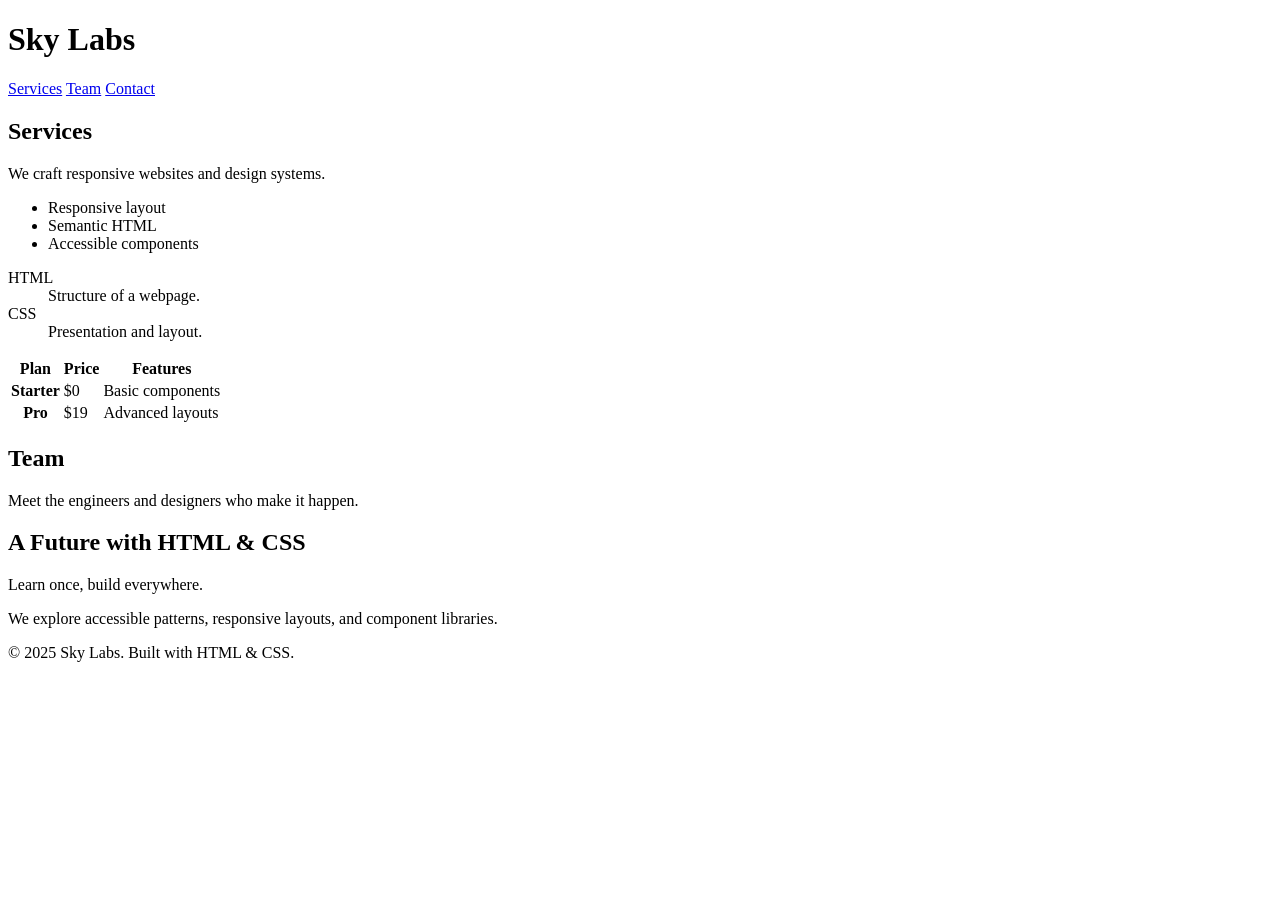
==== w3exo.html @ cf1cd40e "add-tab" ====
<!DOCTYPE html>
<html lang="en">
<head>
  <meta charset="UTF-8">
  <meta name="viewport" content="width=device-width, initial-scale=1">
  <title>Structured Page</title>
  <link rel="stylesheet" href="styles.css" type="text/css">
</head>
<body>
  <header>
    <h1>Sky Labs</h1>
    <nav>
      <a href="#services">Services</a>
      <a href="#team">Team</a>
      <a href="#contact">Contact</a>
    </nav>
  </header>
  <main>
    <section id="services">
      <h2>Services</h2>
      <p>We craft responsive websites and design systems.</p>
    </section>

    <ul class="features">
        <li>Responsive layout</li>
        <li>Semantic HTML</li>
        <li>Accessible components</li>
    </ul>

    <dl class="glossary">
        <dt>HTML</dt>
        <dd>Structure of a webpage.</dd>
        <dt>CSS</dt>
        <dd>Presentation and layout.</dd>
    </dl>

    <table class="pricing">
        <thead>
            <tr>
            <th scope="col">Plan</th>
            <th scope="col">Price</th>
            <th scope="col">Features</th>
            </tr>
        </thead>
        <tbody>
            <tr>
            <th scope="row">Starter</th>
            <td>$0</td>
            <td>Basic components</td>
            </tr>
            <tr>
            <th scope="row">Pro</th>
            <td>$19</td>
            <td>Advanced layouts</td>
            </tr>
        </tbody>
    </table>

    <section id="team">
        <h2>Team</h2>
        <p>Meet the engineers and designers who make it happen.</p>
    </section>

    <article class="story">
        <h1>A Future with HTML & CSS</h1>
        <p class="lead">Learn once, build everywhere.</p>
        <p>We explore accessible patterns, responsive layouts, and component libraries.</p>
    </article>
  </main>
  <footer>
    <p>&copy; 2025 Sky Labs. Built with HTML & CSS.</p>
  </footer>
</body>
</html>
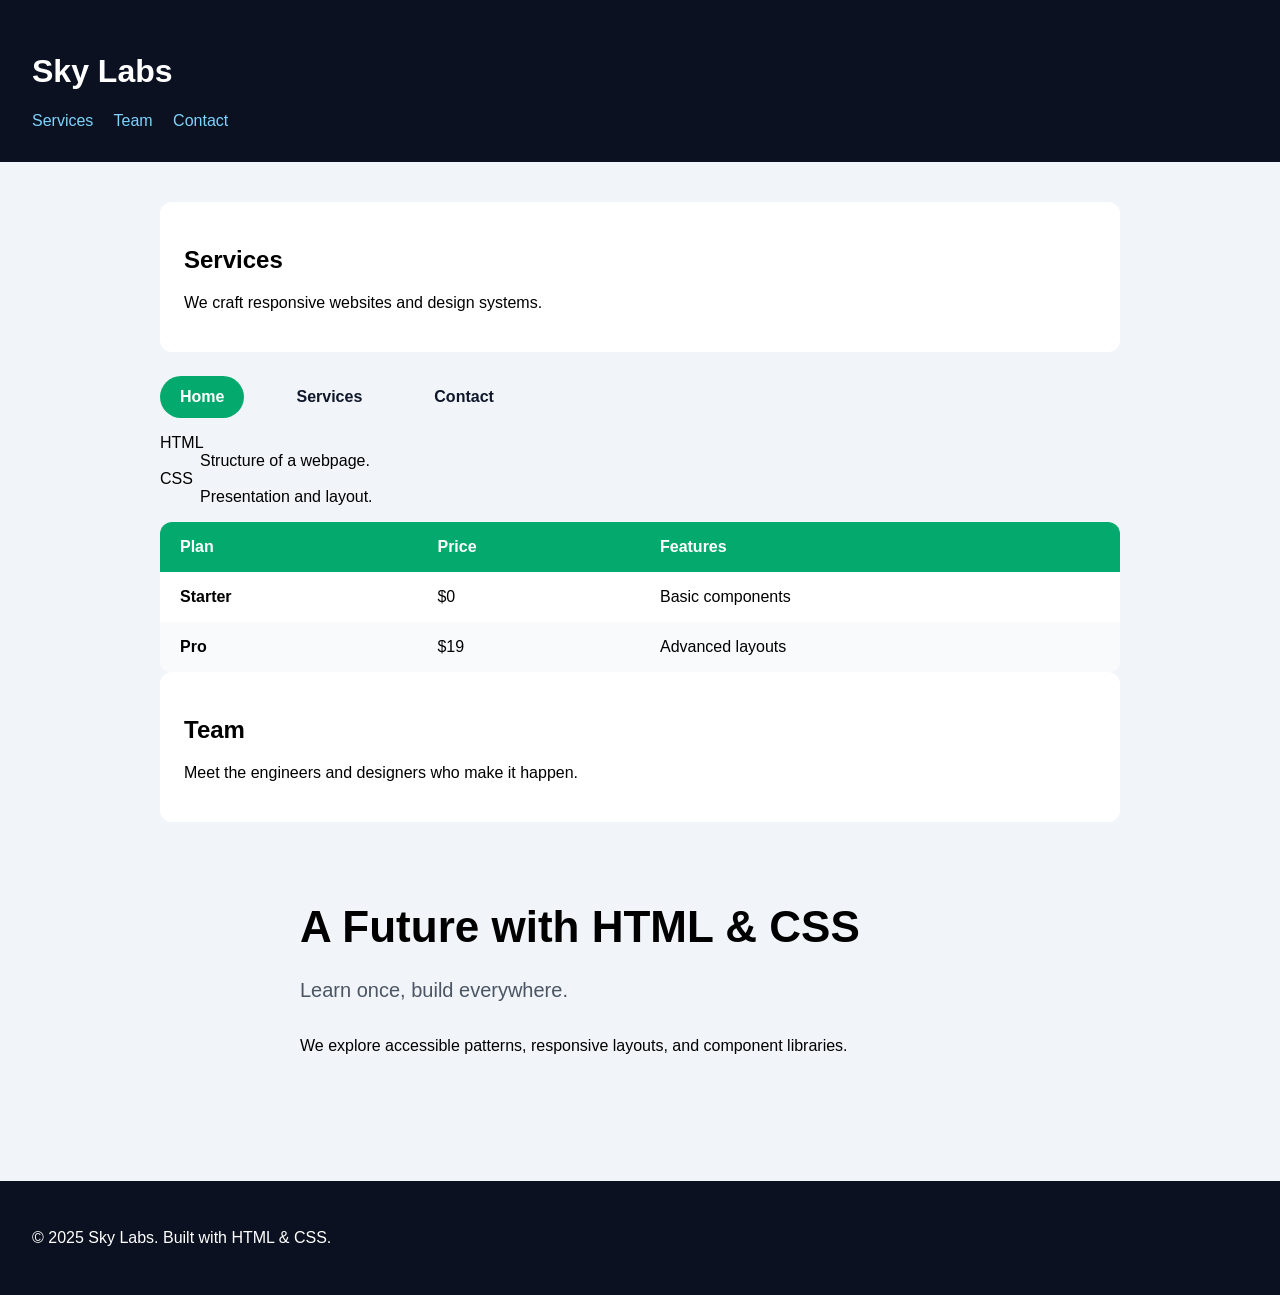
==== commit a77d4fd3: "new-nav" ====
--- a/w3exo.html
+++ b/w3exo.html
@@ -4,7 +4,7 @@
   <meta charset="UTF-8">
   <meta name="viewport" content="width=device-width, initial-scale=1">
   <title>Structured Page</title>
-  <link rel="stylesheet" href="styles.css" type="text/css">
+  <link rel="stylesheet" href="w3exo.css" type="text/css">
 </head>
 <body>
   <header>
@@ -21,18 +21,20 @@
       <p>We craft responsive websites and design systems.</p>
     </section>
 
-    <ul class="features">
-        <li>Responsive layout</li>
-        <li>Semantic HTML</li>
-        <li>Accessible components</li>
-    </ul>
+    <nav class="site-nav" aria-label="Primary">
+        <ul>
+            <li><a href="#" class="active">Home</a></li>
+            <li><a href="#">Services</a></li>
+            <li><a href="#">Contact</a></li>
+        </ul>
 
-    <dl class="glossary">
-        <dt>HTML</dt>
-        <dd>Structure of a webpage.</dd>
-        <dt>CSS</dt>
-        <dd>Presentation and layout.</dd>
-    </dl>
+        <dl class="glossary">
+            <dt>HTML</dt>
+            <dd>Structure of a webpage.</dd>
+            <dt>CSS</dt>
+            <dd>Presentation and layout.</dd>
+        </dl>
+    </nav>
 
     <table class="pricing">
         <thead>
--- a/w3exo.css
+++ b/w3exo.css
@@ -0,0 +1,83 @@
+body {
+  font-family: "Source Sans Pro", sans-serif;
+  margin:0;
+  background:#f1f5f9;
+}
+header, footer {
+  background:#0b1120;
+  color:#fff;
+  padding:32px;
+}
+nav a {
+  color:#7dd3fc;
+  margin-right:16px;
+  text-decoration:none;
+}
+main {
+  max-width:960px;
+  margin:0 auto;
+  padding:40px 24px;
+}
+section {
+  background:#fff;
+  padding:24px;
+  border-radius:12px;
+  margin-bottom:24px;
+}
+.story {
+  max-width:680px; 
+  margin:80px auto; 
+  padding:0 24px;
+}
+.story h1 {
+  font-size:2.75rem; 
+  line-height:1.15; 
+  margin-bottom:12px;
+}
+.story .lead {
+  font-size:1.25rem; 
+  color:#4b5563; 
+  margin-bottom:24px;
+}
+.story p {
+  line-height:1.8;
+}
+
+.site-nav ul {
+  display: flex;
+  gap: 16px;
+  list-style: none;
+  padding: 0;
+  margin: 0;
+}
+.site-nav a {
+  display: block;
+  padding: 12px 20px;
+  border-radius: 999px;
+  text-decoration: none;
+  color: #0f172a;
+  font-weight: 600;
+}
+.site-nav a:hover, .site-nav a.active {
+  background: #04AA6D;
+  color: #fff;
+}
+
+.pricing {
+  width:100%; 
+  border-collapse:collapse; 
+  background:#fff; 
+  border-radius:12px; 
+  overflow:hidden;
+}
+.pricing th, .pricing td {
+  padding:16px 20px; 
+  text-align:left;
+}
+.pricing thead {
+  background:#04AA6D; 
+  color:#fff;
+}
+.pricing tbody tr:nth-child(even) {
+  background:#f9fafb;
+}
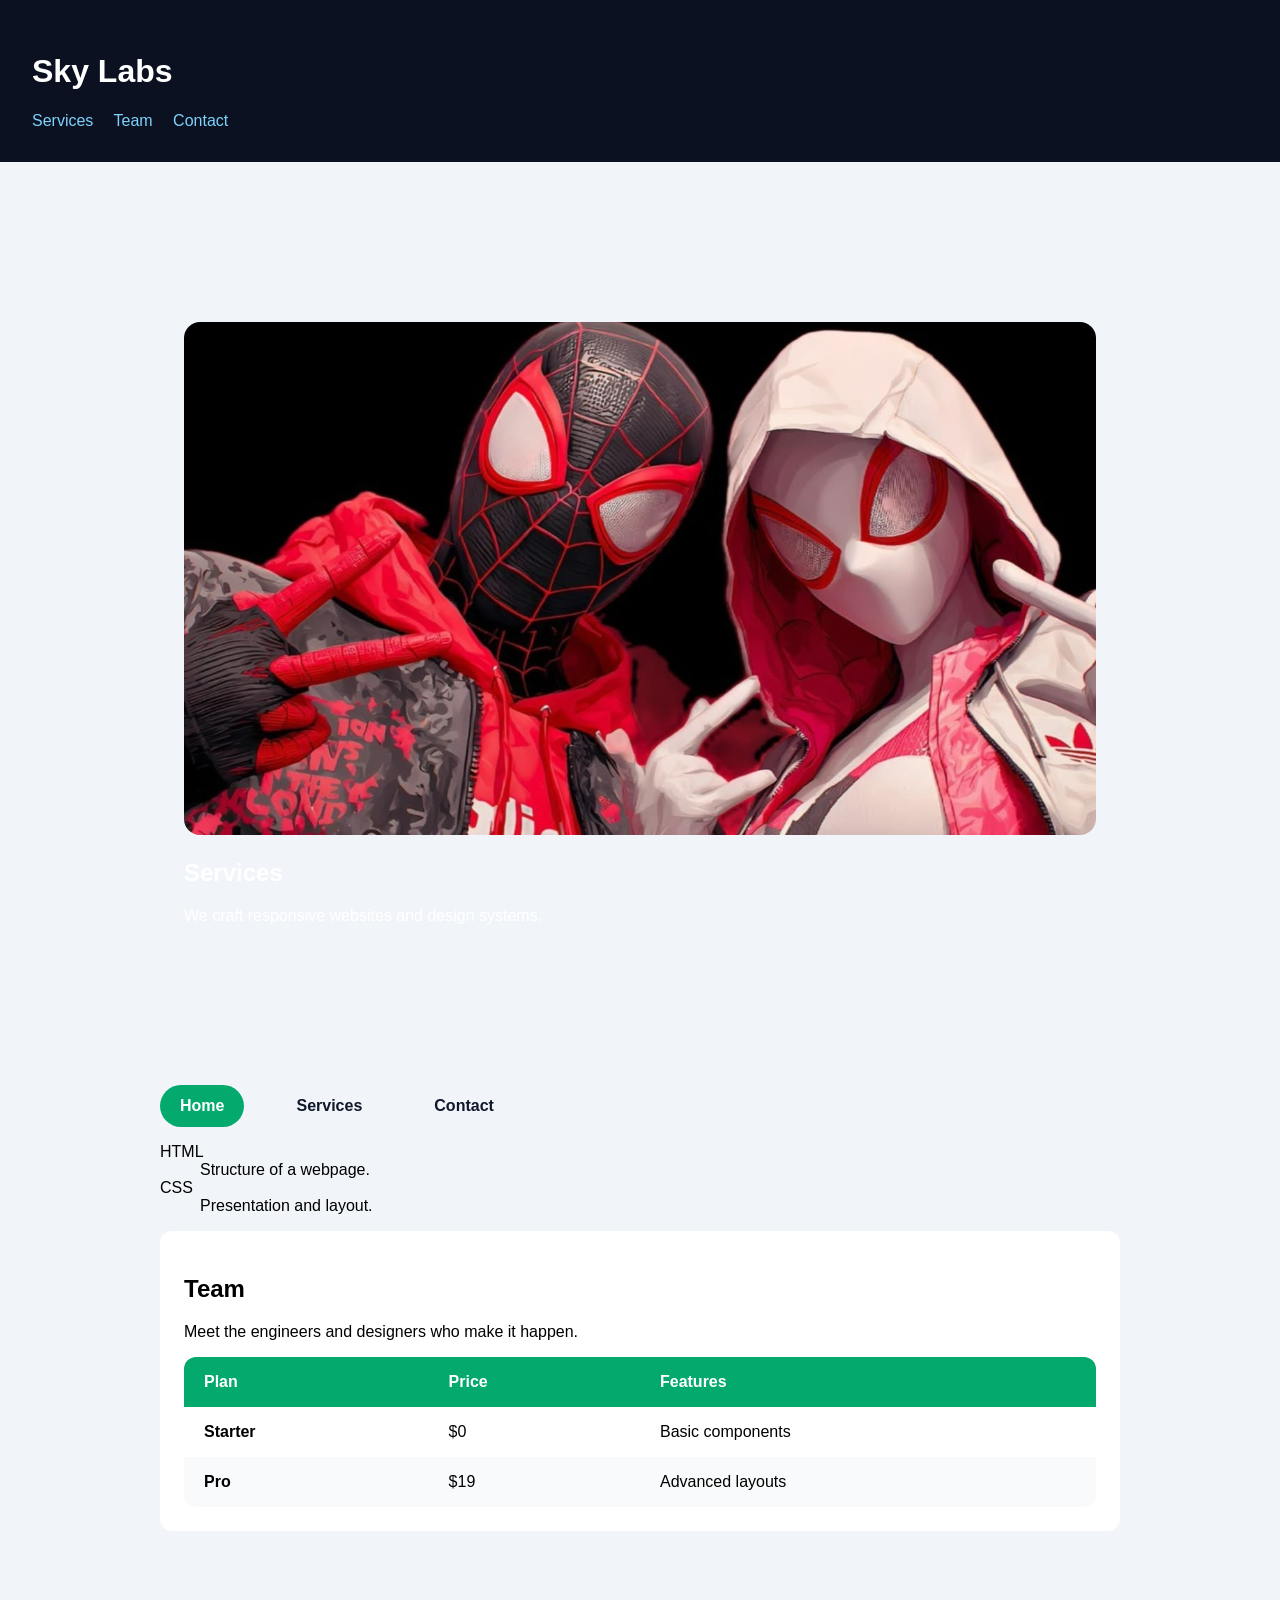
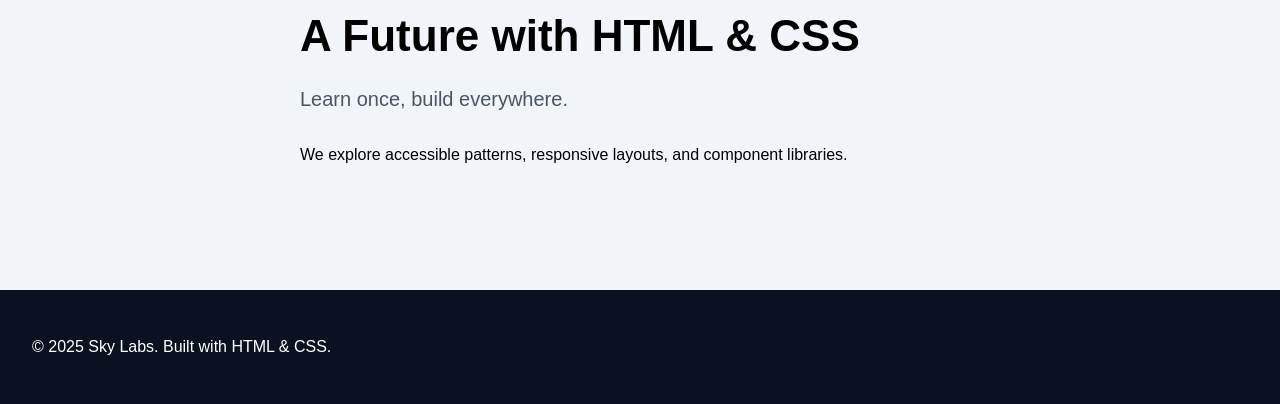
==== commit 09ebcf1d: "add-img" ====
--- a/w3exo.html
+++ b/w3exo.html
@@ -16,7 +16,8 @@
     </nav>
   </header>
   <main>
-    <section id="services">
+    <section class="hero" id="services">
+        <img class="responsive" src="1094304409483752939.jpg" alt="Workspace">      
       <h2>Services</h2>
       <p>We craft responsive websites and design systems.</p>
     </section>
@@ -36,31 +37,31 @@
         </dl>
     </nav>
 
-    <table class="pricing">
-        <thead>
-            <tr>
-            <th scope="col">Plan</th>
-            <th scope="col">Price</th>
-            <th scope="col">Features</th>
-            </tr>
-        </thead>
-        <tbody>
-            <tr>
-            <th scope="row">Starter</th>
-            <td>$0</td>
-            <td>Basic components</td>
-            </tr>
-            <tr>
-            <th scope="row">Pro</th>
-            <td>$19</td>
-            <td>Advanced layouts</td>
-            </tr>
-        </tbody>
-    </table>
-
     <section id="team">
         <h2>Team</h2>
         <p>Meet the engineers and designers who make it happen.</p>
+
+        <table class="pricing">
+            <thead>
+                <tr>
+                <th scope="col">Plan</th>
+                <th scope="col">Price</th>
+                <th scope="col">Features</th>
+                </tr>
+            </thead>
+            <tbody>
+                <tr>
+                <th scope="row">Starter</th>
+                <td>$0</td>
+                <td>Basic components</td>
+                </tr>
+                <tr>
+                <th scope="row">Pro</th>
+                <td>$19</td>
+                <td>Advanced layouts</td>
+                </tr>
+            </tbody>
+        </table>
     </section>
 
     <article class="story">
--- a/w3exo.css
+++ b/w3exo.css
@@ -8,10 +8,20 @@
   color:#fff;
   padding:32px;
 }
+.hero {
+  background:url("images/gradient.jpg") center/cover no-repeat;
+  padding:120px 24px;
+  color:#fff;
+}
 nav a {
   color:#7dd3fc;
   margin-right:16px;
   text-decoration:none;
+}
+img.responsive {
+  max-width:100%; 
+  height:auto; 
+  border-radius:16px;
 }
 main {
   max-width:960px;
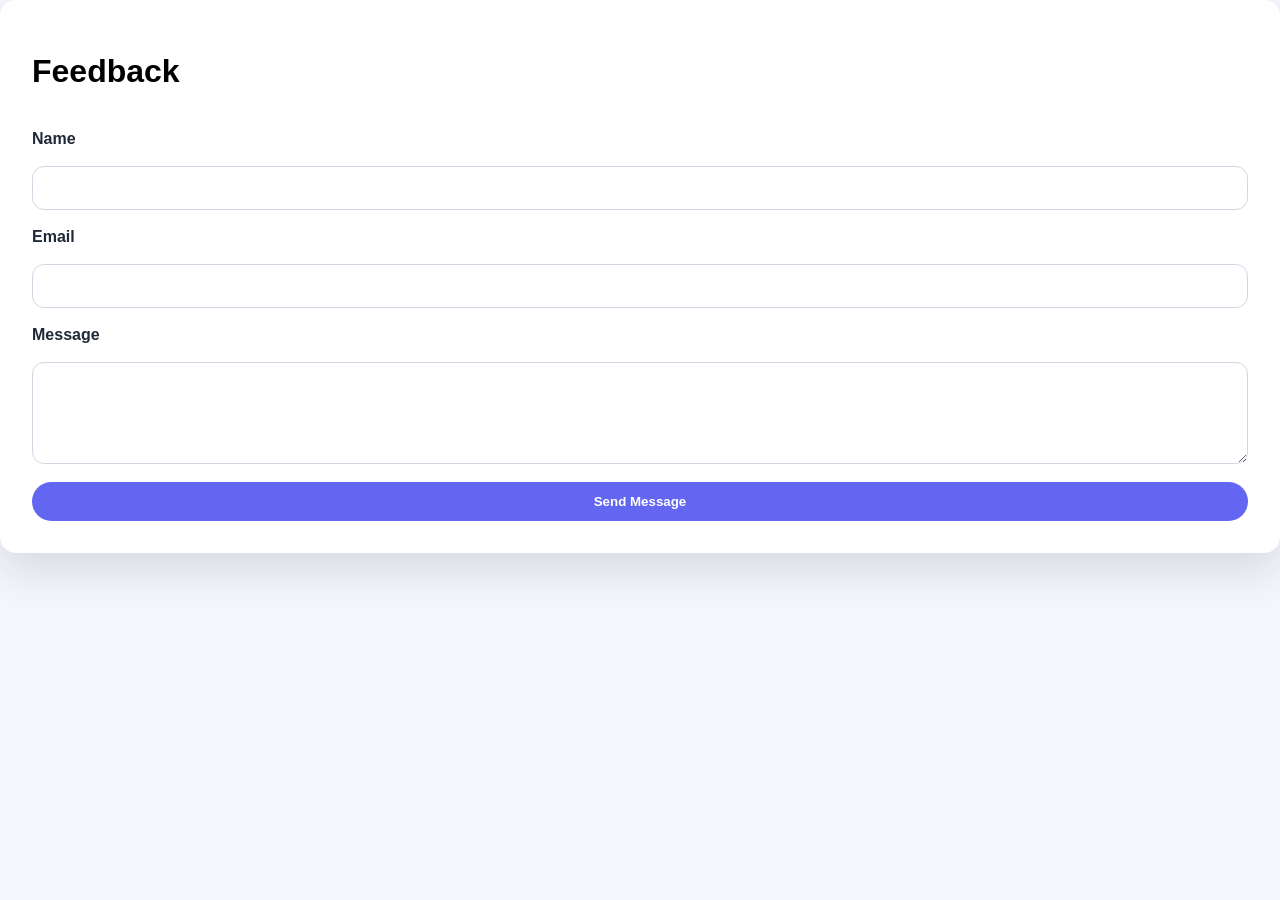
==== commit a6a53e95: "newform" ====
--- a/w3exo.html
+++ b/w3exo.html
@@ -1,77 +1,21 @@
 <!DOCTYPE html>
 <html lang="en">
 <head>
-  <meta charset="UTF-8">
-  <meta name="viewport" content="width=device-width, initial-scale=1">
-  <title>Structured Page</title>
-  <link rel="stylesheet" href="w3exo.css" type="text/css">
+    <meta charset="UTF-8">
+    <meta name="viewport" content="width=device-width, initial-scale=1.0">
+    <title>Document</title>
+    <link rel="stylesheet" href="w3exo.css">
 </head>
 <body>
-  <header>
-    <h1>Sky Labs</h1>
-    <nav>
-      <a href="#services">Services</a>
-      <a href="#team">Team</a>
-      <a href="#contact">Contact</a>
-    </nav>
-  </header>
-  <main>
-    <section class="hero" id="services">
-        <img class="responsive" src="1094304409483752939.jpg" alt="Workspace">      
-      <h2>Services</h2>
-      <p>We craft responsive websites and design systems.</p>
-    </section>
-
-    <nav class="site-nav" aria-label="Primary">
-        <ul>
-            <li><a href="#" class="active">Home</a></li>
-            <li><a href="#">Services</a></li>
-            <li><a href="#">Contact</a></li>
-        </ul>
-
-        <dl class="glossary">
-            <dt>HTML</dt>
-            <dd>Structure of a webpage.</dd>
-            <dt>CSS</dt>
-            <dd>Presentation and layout.</dd>
-        </dl>
-    </nav>
-
-    <section id="team">
-        <h2>Team</h2>
-        <p>Meet the engineers and designers who make it happen.</p>
-
-        <table class="pricing">
-            <thead>
-                <tr>
-                <th scope="col">Plan</th>
-                <th scope="col">Price</th>
-                <th scope="col">Features</th>
-                </tr>
-            </thead>
-            <tbody>
-                <tr>
-                <th scope="row">Starter</th>
-                <td>$0</td>
-                <td>Basic components</td>
-                </tr>
-                <tr>
-                <th scope="row">Pro</th>
-                <td>$19</td>
-                <td>Advanced layouts</td>
-                </tr>
-            </tbody>
-        </table>
-    </section>
-
-    <article class="story">
-        <h1>A Future with HTML & CSS</h1>
-        <p class="lead">Learn once, build everywhere.</p>
-        <p>We explore accessible patterns, responsive layouts, and component libraries.</p>
-    </article>
-  </main>
-  <footer>
-    <p>&copy; 2025 Sky Labs. Built with HTML & CSS.</p>
-  </footer>
+    <form>
+        <h1>Feedback</h1>
+        <label for="fullname">Name</label>
+        <input id="fullname" name="fullname" required>
+        <label for="email">Email</label>
+        <input id="email" name="email" type="email" required>
+        <label for="message">Message</label>
+        <textarea id="message" name="message" rows="4" required></textarea>
+        <button type="submit">Send Message</button>
+    </form>
 </body>
 </html>
--- a/w3exo.css
+++ b/w3exo.css
@@ -1,93 +1,45 @@
 body {
-  font-family: "Source Sans Pro", sans-serif;
+  font-family:"Poppins",sans-serif;
+  background:#f4f6fb;
   margin:0;
-  background:#f1f5f9;
-}
-header, footer {
-  background:#0b1120;
-  color:#fff;
-  padding:32px;
-}
-.hero {
-  background:url("images/gradient.jpg") center/cover no-repeat;
-  padding:120px 24px;
-  color:#fff;
-}
-nav a {
-  color:#7dd3fc;
-  margin-right:16px;
-  text-decoration:none;
-}
-img.responsive {
-  max-width:100%; 
-  height:auto; 
-  border-radius:16px;
 }
 main {
-  max-width:960px;
-  margin:0 auto;
-  padding:40px 24px;
-}
-section {
-  background:#fff;
-  padding:24px;
-  border-radius:12px;
-  margin-bottom:24px;
-}
-.story {
-  max-width:680px; 
-  margin:80px auto; 
+  max-width:520px; 
+  margin:60px auto; 
   padding:0 24px;
 }
-.story h1 {
-  font-size:2.75rem; 
-  line-height:1.15; 
-  margin-bottom:12px;
+form {
+  background:#fff; 
+  padding:32px; 
+  border-radius:16px; 
+  box-shadow:0 18px 40px rgba(15,23,42,0.12); 
+  display:grid; 
+  gap:18px;
 }
-.story .lead {
-  font-size:1.25rem; 
-  color:#4b5563; 
-  margin-bottom:24px;
+label {
+  font-weight:600; 
+  color:#1f2937;
 }
-.story p {
-  line-height:1.8;
+input, textarea {
+  border:1px solid #d0d8e4; 
+  border-radius:12px; 
+  padding:12px 14px; 
+  font-size:1rem;
 }
-
-.site-nav ul {
-  display: flex;
-  gap: 16px;
-  list-style: none;
-  padding: 0;
-  margin: 0;
+input:focus, textarea:focus {
+  border-color:#6366f1; 
+  outline:none; 
+  box-shadow:0 0 0 3px rgba(99,102,241,0.25);
+} 
+button {
+  background:#6366f1; 
+  color:#fff; 
+  border:none; 
+  padding:12px 20px; 
+  border-radius:999px; 
+  font-weight:600; 
+  cursor:pointer;
 }
-.site-nav a {
-  display: block;
-  padding: 12px 20px;
-  border-radius: 999px;
-  text-decoration: none;
-  color: #0f172a;
-  font-weight: 600;
-}
-.site-nav a:hover, .site-nav a.active {
-  background: #04AA6D;
-  color: #fff;
-}
-
-.pricing {
-  width:100%; 
-  border-collapse:collapse; 
-  background:#fff; 
-  border-radius:12px; 
-  overflow:hidden;
-}
-.pricing th, .pricing td {
-  padding:16px 20px; 
-  text-align:left;
-}
-.pricing thead {
-  background:#04AA6D; 
-  color:#fff;
-}
-.pricing tbody tr:nth-child(even) {
-  background:#f9fafb;
+button:hover {
+  background:#4f46e5;
 }
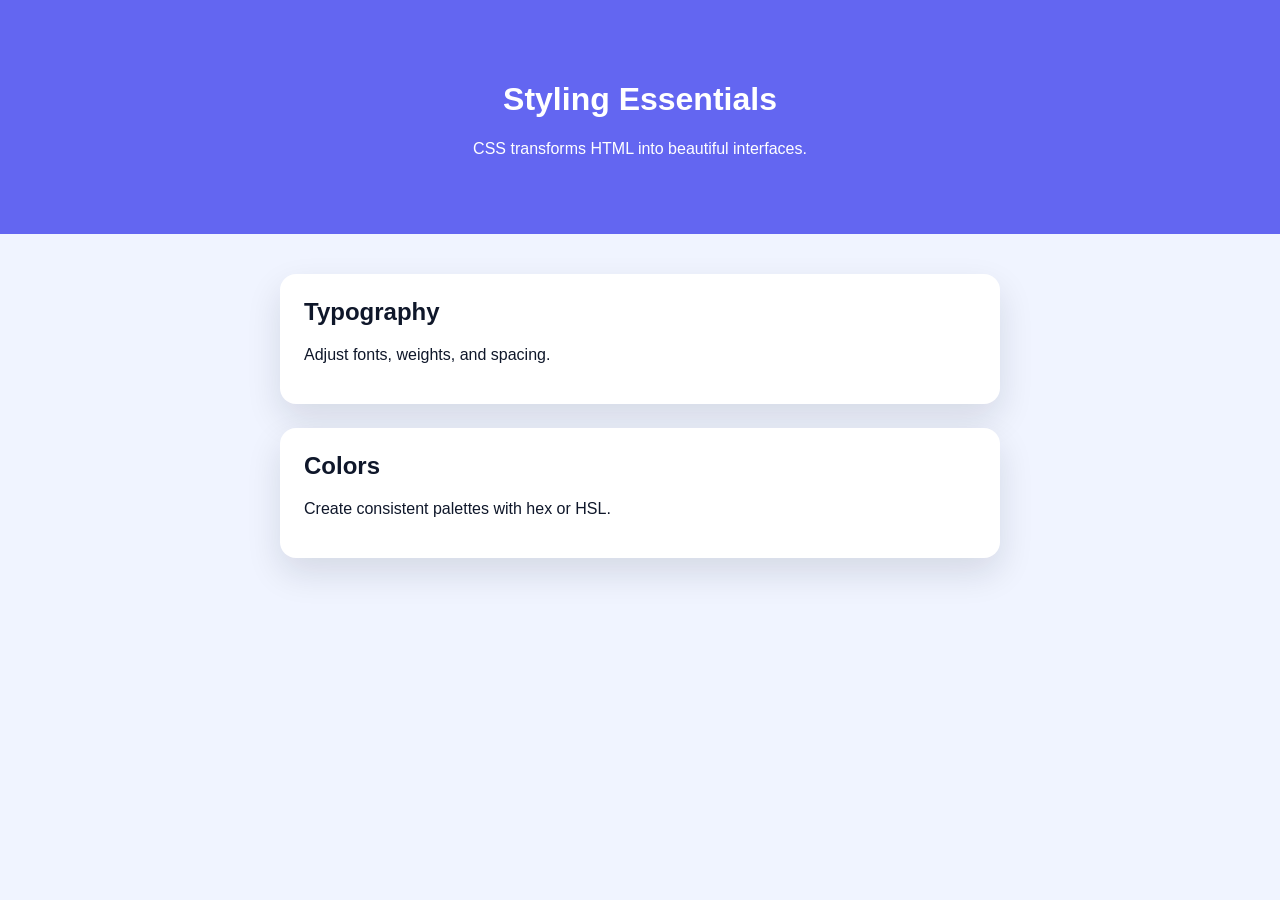
==== commit aa5762e2: "css-layout" ====
--- a/w3exo.html
+++ b/w3exo.html
@@ -7,15 +7,19 @@
     <link rel="stylesheet" href="w3exo.css">
 </head>
 <body>
-    <form>
-        <h1>Feedback</h1>
-        <label for="fullname">Name</label>
-        <input id="fullname" name="fullname" required>
-        <label for="email">Email</label>
-        <input id="email" name="email" type="email" required>
-        <label for="message">Message</label>
-        <textarea id="message" name="message" rows="4" required></textarea>
-        <button type="submit">Send Message</button>
-    </form>
+    <header>
+        <h1>Styling Essentials</h1>
+        <p>CSS transforms HTML into beautiful interfaces.</p>
+    </header>
+    <main>
+        <article class="card">
+        <h2>Typography</h2>
+        <p>Adjust fonts, weights, and spacing.</p>
+        </article>
+        <article class="card">
+        <h2>Colors</h2>
+        <p>Create consistent palettes with hex or HSL.</p>
+        </article>
+    </main>
 </body>
 </html>
--- a/w3exo.css
+++ b/w3exo.css
@@ -1,45 +1,27 @@
 body {
-  font-family:"Poppins",sans-serif;
-  background:#f4f6fb;
-  margin:0;
+  font-family:"Source Sans Pro",sans-serif; 
+  margin:0; 
+  background:#f0f4ff; 
+  color:#0f172a;
+}
+header {
+  background:#6366f1; 
+  color:#fff; 
+  padding:60px 24px; 
+  text-align:center;
 }
 main {
-  max-width:520px; 
-  margin:60px auto; 
-  padding:0 24px;
+  max-width:720px; 
+  margin:0 auto; 
+  padding:40px 24px;
 }
-form {
+.card {
   background:#fff; 
-  padding:32px; 
   border-radius:16px; 
-  box-shadow:0 18px 40px rgba(15,23,42,0.12); 
-  display:grid; 
-  gap:18px;
-}
-label {
-  font-weight:600; 
-  color:#1f2937;
-}
-input, textarea {
-  border:1px solid #d0d8e4; 
-  border-radius:12px; 
-  padding:12px 14px; 
-  font-size:1rem;
-}
-input:focus, textarea:focus {
-  border-color:#6366f1; 
-  outline:none; 
-  box-shadow:0 0 0 3px rgba(99,102,241,0.25);
+  padding:24px; 
+  margin-bottom:24px; 
+  box-shadow:0 15px 35px rgba(15,23,42,0.12);
 } 
-button {
-  background:#6366f1; 
-  color:#fff; 
-  border:none; 
-  padding:12px 20px; 
-  border-radius:999px; 
-  font-weight:600; 
-  cursor:pointer;
-}
-button:hover {
-  background:#4f46e5;
+.card h2 {
+  margin-top:0;
 }
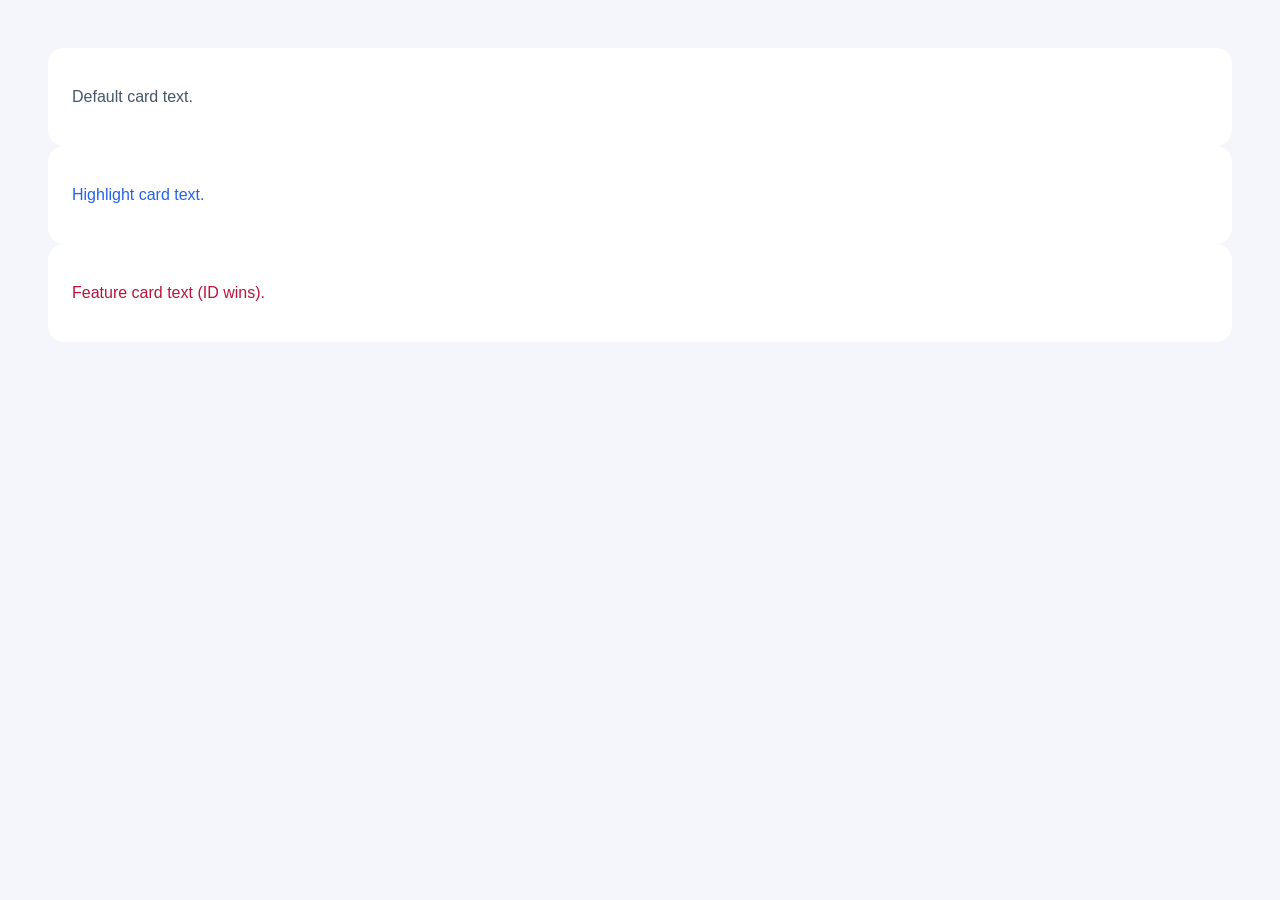
==== commit 7b246793: "cascade-demo" ====
--- a/w3exo.html
+++ b/w3exo.html
@@ -7,19 +7,14 @@
     <link rel="stylesheet" href="w3exo.css">
 </head>
 <body>
-    <header>
-        <h1>Styling Essentials</h1>
-        <p>CSS transforms HTML into beautiful interfaces.</p>
-    </header>
-    <main>
-        <article class="card">
-        <h2>Typography</h2>
-        <p>Adjust fonts, weights, and spacing.</p>
-        </article>
-        <article class="card">
-        <h2>Colors</h2>
-        <p>Create consistent palettes with hex or HSL.</p>
-        </article>
-    </main>
+    <article class="card">
+    <p>Default card text.</p>
+  </article>
+  <article class="card highlight">
+    <p>Highlight card text.</p>
+  </article>
+  <article id="feature" class="card highlight">
+    <p>Feature card text (ID wins).</p>
+  </article>
 </body>
 </html>
--- a/w3exo.css
+++ b/w3exo.css
@@ -1,27 +1,32 @@
 body {
-  font-family:"Source Sans Pro",sans-serif; 
-  margin:0; 
-  background:#f0f4ff; 
-  color:#0f172a;
-}
-header {
-  background:#6366f1; 
-  color:#fff; 
-  padding:60px 24px; 
-  text-align:center;
-}
-main {
-  max-width:720px; 
-  margin:0 auto; 
-  padding:40px 24px;
+  font-family:"Inter",sans-serif; 
+  padding:40px; 
+  background:#f4f6fb;
 }
 .card {
-  background:#fff; 
+  padding:24px; 
   border-radius:16px; 
-  padding:24px; 
-  margin-bottom:24px; 
-  box-shadow:0 15px 35px rgba(15,23,42,0.12);
-} 
-.card h2 {
-  margin-top:0;
-}+  background:#fff;
+}
+.card p {
+  color:#475569;
+}
+.card.highlight p {
+  color:#2563eb;
+}
+#feature.card p {
+  color:#be123c;
+}
+
+/* Attribute selectors
+a[target="_blank"] - links that open in a new tab.
+input[type="email"] - email inputs.
+[class^="icon-"] - classes starting with "icon-".
+*/
+
+/* Combinators
+.card p - descendant selector.
+.card > h3 - direct child.
+h2 + p - adjacent sibling.
+h2 ~ p - general sibling.
+*/
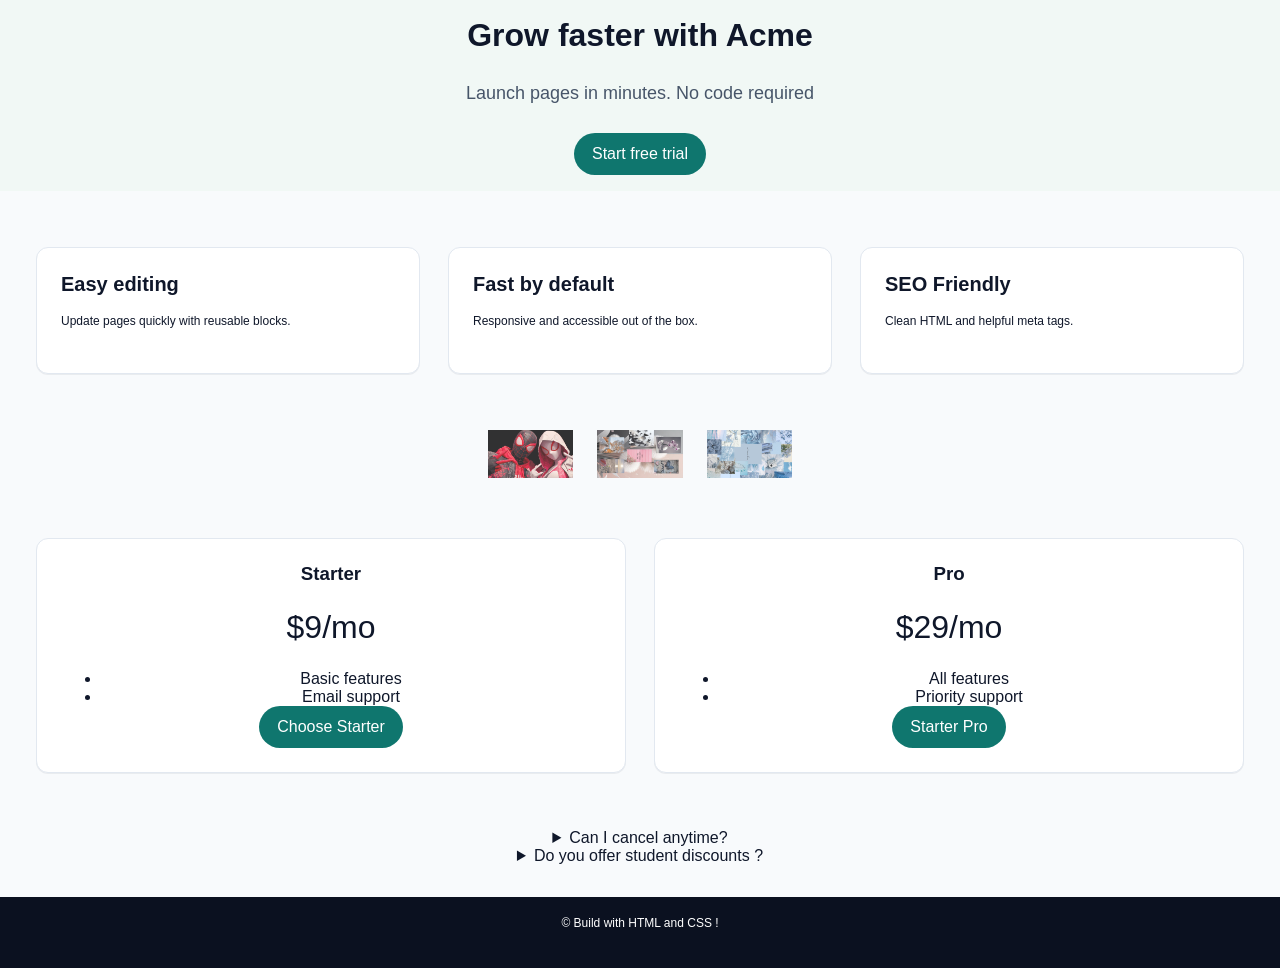
==== commit f22d1d67: "landing page + websitecodelayout" ====
--- a/w3exo.html
+++ b/w3exo.html
@@ -3,18 +3,224 @@
 <head>
     <meta charset="UTF-8">
     <meta name="viewport" content="width=device-width, initial-scale=1.0">
-    <title>Document</title>
+    <title>Landing Page</title>
     <link rel="stylesheet" href="w3exo.css">
 </head>
 <body>
-    <article class="card">
-    <p>Default card text.</p>
-  </article>
-  <article class="card highlight">
-    <p>Highlight card text.</p>
-  </article>
-  <article id="feature" class="card highlight">
-    <p>Feature card text (ID wins).</p>
-  </article>
+    <header class="hero">
+        <h1>Grow faster with Acme</h1>
+        <p class="subhead">Launch pages in minutes. No code required</p>
+        <a href="#pricing" class="btn btn-primary">Start free trial</a>
+    </header>
+
+    <main>
+        <section class="features">
+            <article>
+                <h2>Easy editing</h2>
+                <p>Update pages quickly with reusable blocks.</p>
+            </article>
+
+            <article>
+                <h2>Fast by default</h2>
+                <p>Responsive and accessible out of the box.</p>
+            </article>
+
+            <article>
+                <h2>SEO Friendly</h2>
+                <p>Clean HTML and helpful meta tags.</p>
+            </article>
+        </section>
+
+        <section class="testimonials" aria-label="Trusted by">
+            <ul class="logos">
+                <li><img src="img/1094304409483752939.jpg" alt="Alpha"></li>
+                <li><img src="img/ada82b027c422f193bef04363a6793e5.jpg" alt="Bravo"></li>
+                <li><img src="img/7df75a22-2fdc-4169-b708-f79c665f0dc4.jpeg" alt="Charlie"></li>
+            </ul>
+        </section>
+
+        <section class="pricing">
+            <article class="plan">
+                <h3>Starter</h3>
+                <p class="price">$9/mo</p>
+                <ul>
+                    <li>Basic features</li>
+                    <li>Email support</li>
+                </ul>
+
+                <a href="#" class="btn btn-primary">Choose Starter</a>
+            </article>
+
+            <article class="plan featured">
+                <h3>Pro</h3>
+                <p class="price">$29/mo</p>
+                <ul>
+                    <li>All features</li>
+                    <li>Priority support</li>
+                </ul>
+
+                <a href="#" class="btn btn-primary">Starter Pro</a>
+            </article>
+        </section>
+
+        <section class="faq" aria-label="Frequently asked questions">
+            <details>
+                <summary>Can I cancel anytime?</summary>
+                <p>Yes, you can cancel with one click in settings.</p>
+            </details>
+
+            <details>
+                <summary>Do you offer student discounts ?</summary>
+                <p>We offer 30% off for students. Contact support.</p>
+            </details>
+        </section>
+    </main>
+
+    <footer class="site-footer">
+        <p>&copy; Build with HTML and CSS !</p>
+    </footer>
 </body>
-</html>+</html>
+
+<!-- <!DOCTYPE html>
+<html>
+<head>
+<title>Page Title</title>
+<meta charset="UTF-8">
+<meta name="viewport" content="width=device-width, initial-scale=1">
+<style>
+* {
+  box-sizing: border-box;
+}
+
+body {
+  font-family: Arial;
+  margin: 0;
+}
+
+/* Header */
+header {
+  padding: 60px;
+  text-align: center;
+  background: #1abc9c;
+  color: white;
+}
+
+/* Top navigation bar */
+.navbar {
+  display: flex;
+  background-color: #333;
+}
+
+/* Navigation bar links */
+.navbar a {
+  color: white;
+  padding: 14px 20px;
+  text-decoration: none;
+  text-align: center;
+}
+
+/* Change color on hover */
+.navbar a:hover {
+  background-color: #ddd;
+  color: black;
+}
+
+/* Column container */
+.container {  
+  display: flex;
+  flex-wrap: wrap;
+}
+
+/* Sidebar/left column */
+.side {
+  flex: 30%;
+  background-color: #f1f1f1;
+  padding: 20px;
+}
+
+/* Main column */
+.main {
+  flex: 70%;
+  background-color: white;
+  padding: 20px;
+}
+
+/* Fake image, just for this example */
+.fakeimg {
+  background-color: #aaa;
+  width: 100%;
+  padding: 20px;
+}
+
+/* Footer */
+footer {
+  padding: 20px;
+  text-align: center;
+  background: #ddd;
+}
+
+/* Responsive layout - when the screen is less than 700px wide, make the two columns stack on top of each other instead of next to each other */
+@media screen and (max-width: 700px) {
+  .container, .navbar {   
+    flex-direction: column;
+  }
+}
+</style>
+</head>
+<body>
+
+ Note -->
+<!-- <div style="background:yellow;padding:5px;text-align:center;">
+  <h4>Resize the browser window to see the responsive effect.</h4>
+</div> -->
+
+<!-- Header -->
+<!-- <header>
+  <h1>My Website</h1>
+  <p>With a <b>flexible</b> layout.</p>
+</header> -->
+
+<!-- Navigation Bar -->
+<!-- <div class="navbar">
+  <a href="#">Link</a>
+  <a href="#">Link</a>
+  <a href="#">Link</a>
+  <a href="#">Link</a>
+</div> -->
+
+<!-- Content Container -->
+<!-- <div class="container">
+  <div class="side">
+    <h2>About Me</h2>
+    <h5>Photo of me:</h5>
+    <div class="fakeimg" style="height:200px;">Image</div>
+    <p>Some text about me in culpa qui officia deserunt mollit anim..</p>
+    <h3>More Text</h3>
+    <p>Lorem ipsum dolor sit ame.</p>
+    <div class="fakeimg" style="height:60px;">Image</div><br>
+    <div class="fakeimg" style="height:60px;">Image</div><br>
+    <div class="fakeimg" style="height:60px;">Image</div>
+  </div>
+  <div class="main">
+    <h2>TITLE HEADING</h2>
+    <h5>Title description, Oct 7, 2025</h5>
+    <div class="fakeimg" style="height:200px;">Image</div>
+    <p>Some text..</p>
+    <p>Sunt in culpa qui officia deserunt mollit anim id est laborum consectetur adipiscing elit, sed do eiusmod tempor incididunt ut labore et dolore magna aliqua. Ut enim ad minim veniam, quis nostrud exercitation ullamco.</p>
+    <br>
+    <h2>TITLE HEADING</h2>
+    <h5>Title description, Sep 2, 2025</h5>
+    <div class="fakeimg" style="height:200px;">Image</div>
+    <p>Some text..</p>
+    <p>Sunt in culpa qui officia deserunt mollit anim id est laborum consectetur adipiscing elit, sed do eiusmod tempor incididunt ut labore et dolore magna aliqua. Ut enim ad minim veniam, quis nostrud exercitation ullamco.</p>
+  </div>
+</div> -->
+
+<!-- Footer -->
+<!-- <footer>
+  <h2>Footer</h2>
+</footer> -->
+
+<!-- </body>
+</html> -->
--- a/w3exo.css
+++ b/w3exo.css
@@ -1,22 +1,135 @@
-body {
-  font-family:"Inter",sans-serif; 
-  padding:40px; 
-  background:#f4f6fb;
+body{
+    font-family: Impact, Haettenschweiler, 'Arial Narrow Bold', sans-serif;
+    color: #0f172a;
+    background: #f8fafc;
+    margin: 0;
 }
-.card {
-  padding:24px; 
-  border-radius:16px; 
-  background:#fff;
+
+h1, h2, h3{
+    line-height: 1.2;
+    margin: 0 0 .75em;
 }
-.card p {
-  color:#475569;
+h1{
+    font-size: clamp(1.75rem, 3vw, 2rem);
 }
-.card.highlight p {
-  color:#2563eb;
+h2{
+    font-size: 1.25rem;
 }
-#feature.card p {
-  color:#be123c;
+p{
+    font-size: 0.75rem;
+    line-height: 1.7;
+    margin: 0 0 1.5em;
 }
+
+a{
+    color: #2563eb;
+    text-decoration: none;
+}
+a:hover{
+    text-decoration: underline;
+}
+
+header.hero, main, footer.site-footer, section {
+    padding: 16px;
+}
+
+.hero {
+  text-align: center;
+  padding: 80px 24px;
+  background: #f1f8f5;
+  color: #0f172a;
+}
+.hero .subhead {
+  color: #475569;
+  font-size: 1.125rem;
+  margin: 12px 0 24px;
+}
+.btn {
+  display: inline-block;
+  padding: 12px 18px;
+  border-radius: 999px;
+}
+.btn-primary {
+  background: #0f766e;
+  color: #fff;
+}
+
+.features {
+    display: grid;
+    gap: 24px;
+    grid-template-columns: repeat(auto-fit, minmax(220px, 1fr));
+    padding: 40px 20px;
+    }
+.features article {
+    background: #fff;
+    border-radius: 12px;
+    padding: 24px;
+    box-shadow: 0 1px 0 rgba(15, 23, 42, .06);
+    border: 1px solid #e2e8f0;
+}
+
+.logos {
+    display: flex;
+    gap: 24px;
+    align-items: center;
+    justify-content: center;
+    list-style: none;
+    padding: 0;
+    margin: 0;
+}
+.logos img {
+    height: 48px;
+    opacity: .8;
+}
+
+.pricing {
+    display: grid;
+    gap: 24px;
+    grid-template-columns: repeat(auto-fit, minmax(260px, 1fr));
+    padding: 40px 20px;
+}
+.plan{
+    background: #fff;
+    border-radius: 12px;
+    padding: 24px;
+    box-shadow: 0 1px 0 rgba(15, 23, 42, .06);
+    border: 1px solid #e2e8f0;
+    text-align: center;
+}
+.plan ul {
+    margin: 0;
+}
+.plan .price {
+    font-size: 2rem;
+    margin: 8px 0 16px;
+}
+.plan .featured {
+    outline: 2px solid #0f766e;
+}
+
+.faq{
+    text-align: center;
+}
+
+footer {
+    background:#0b1120;
+    color:#fff;
+    padding: 48px;
+    text-align: center;
+}
+
+@media (min-width: 960px) {
+  .hero {padding:85px 20px}
+  .features, .pricing {gap:28px}
+}
+
+/* 
+    The four layers
+Content - text or media inside the element.
+Padding - space between content and border; inherits background.
+Border - stroke around padding and content.
+Margin - outer spacing that separates the element from neighbors.
+*/
 
 /* Attribute selectors
 a[target="_blank"] - links that open in a new tab.
@@ -29,4 +142,5 @@
 .card > h3 - direct child.
 h2 + p - adjacent sibling.
 h2 ~ p - general sibling.
-*/+*/
+
